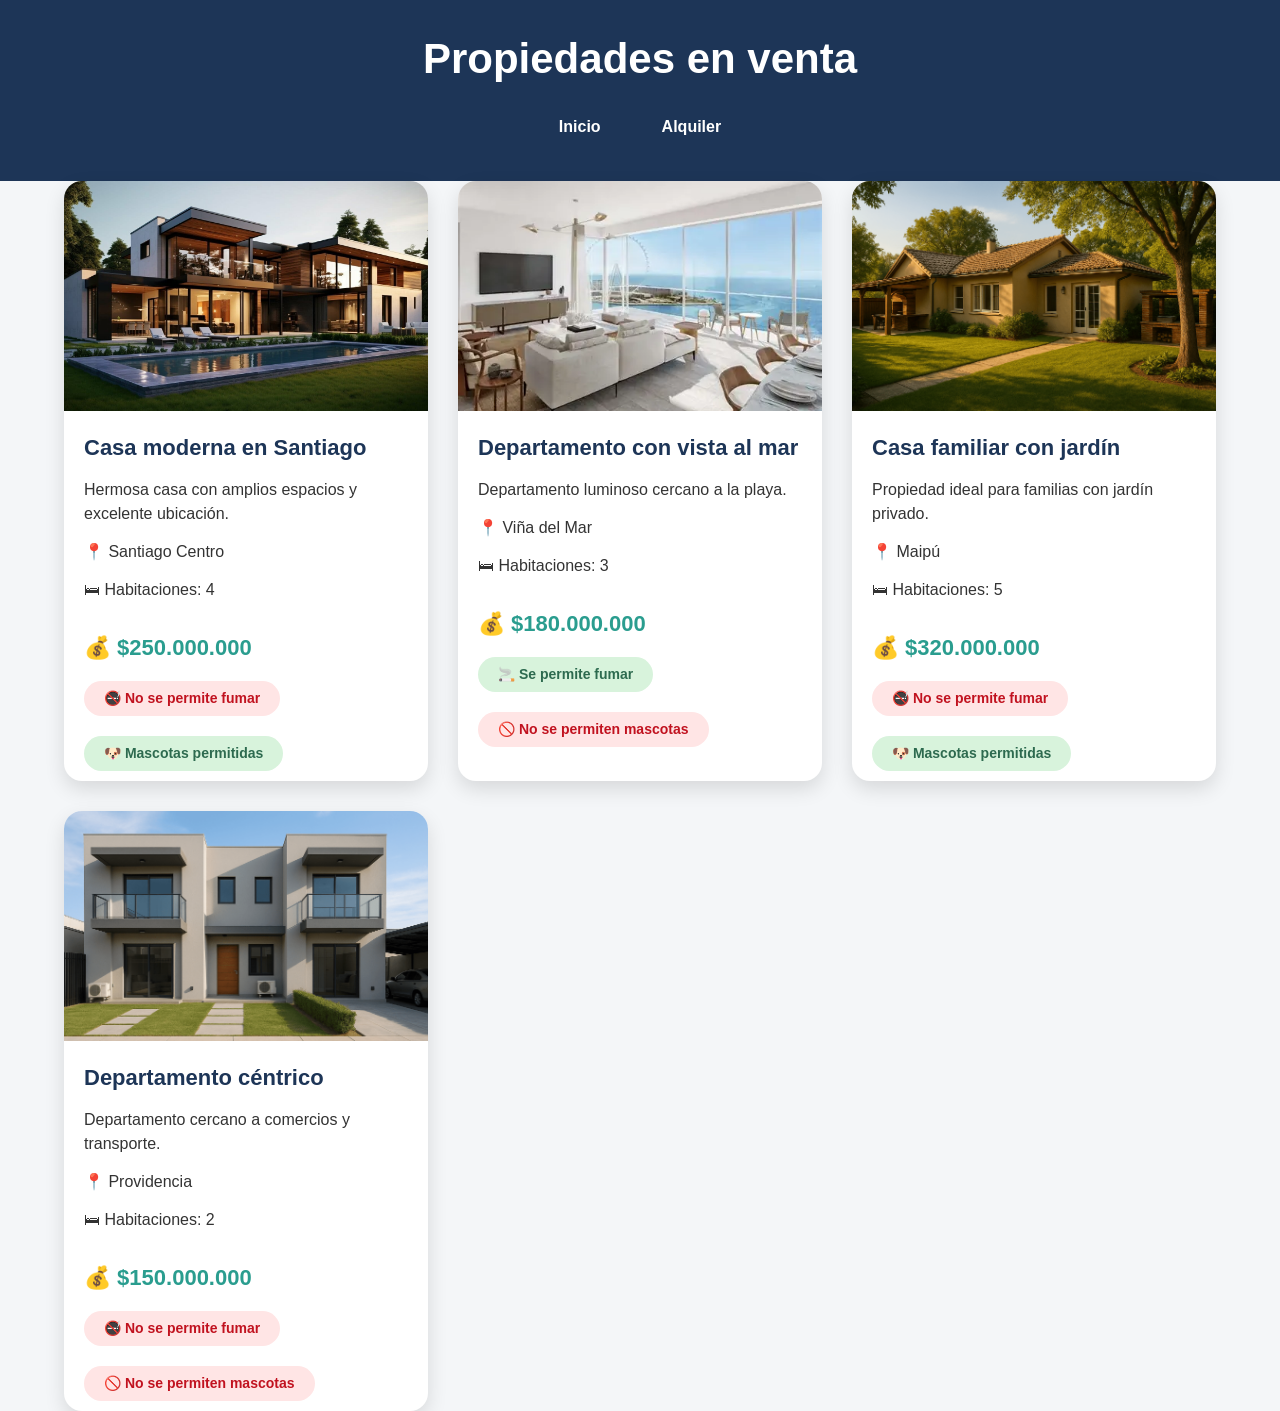
==== propiedades_venta.html @ 7e21d227 "Primer commit - Desafío Inmobiliaria" ====
<!DOCTYPE html>
<html lang="es">

<head>

<meta charset="UTF-8">
<meta name="viewport" content="width=device-width, initial-scale=1.0">

<title>Propiedades en venta</title>

<link rel="stylesheet" href="assets/css/style.css">

</head>


<body>


<header>

<h1>Propiedades en venta</h1>

<nav>
<a href="index.html">Inicio</a>
<a href="propiedades_alquiler.html">Alquiler</a>
</nav>

</header>


<main>

<div id="venta-container" class="propiedades"></div>

</main>


<script src="assets/js/venta.js"></script>


</body>

</html>
---- assets/css/style.css ----
/* =========================
   RESET GENERAL
========================= */

*{
    margin:0;
    padding:0;
    box-sizing:border-box;
}


/* =========================
   BODY
========================= */

body{

    font-family:'Segoe UI', Arial, sans-serif;
    background:#f4f6f8;
    color:#333;

}


/* =========================
   HEADER
========================= */

header{

    background:#1d3557;
    color:white;
    padding:35px 20px;
    text-align:center;

}


header h1{

    font-size:42px;
    margin-bottom:25px;

}



/* =========================
   MENU
========================= */

nav{

    display:flex;
    justify-content:center;
    gap:25px;
    flex-wrap:wrap;

}


nav a{

    color:white;
    text-decoration:none;
    font-weight:bold;
    padding:10px 18px;
    border-radius:25px;
    transition:.3s;

}


nav a:hover{

    background:white;
    color:#1d3557;

}



/* =========================
   HERO
========================= */

.hero{

    width:90%;
    max-width:1200px;

    height:380px;

    margin:40px auto;

    background:

    linear-gradient(
        rgba(0,0,0,.45),
        rgba(0,0,0,.45)
    ),

    url("../img/hero.jpg");


    background-size:cover;

    background-position:center;


    display:flex;

    justify-content:center;

    align-items:center;


    text-align:center;

    border-radius:20px;

}



.hero-text{

    color:white;

    padding:20px;

}


.hero-text h2{

    color:white;

    font-size:42px;

    margin-bottom:20px;

}


.hero-text p{

    font-size:22px;

}




/* =========================
   CONTENIDO PRINCIPAL
========================= */

main{

    width:90%;

    max-width:1200px;

    margin:auto;

}



section{

    margin-bottom:70px;

}



section h2{

    color:#1d3557;

    font-size:32px;

    margin-bottom:30px;

}



/* =========================
   GRID PROPIEDADES
========================= */

.propiedades{

    display:grid;

    grid-template-columns:
    repeat(auto-fit,minmax(280px,1fr));


    gap:30px;

}



/* =========================
   TARJETAS
========================= */

.card{

    background:white;

    border-radius:18px;

    overflow:hidden;

    box-shadow:
    0 8px 20px rgba(0,0,0,.12);


    transition:.3s;

}



.card:hover{

    transform:translateY(-8px);

    box-shadow:
    0 15px 30px rgba(0,0,0,.18);

}



/* IMAGENES */

.card img{

    width:100%;

    height:230px;

    object-fit:cover;

}



/* TITULOS */

.card h3{

    color:#1d3557;

    font-size:22px;

    padding:20px 20px 10px;

}



/* TEXTOS */

.card p{

    padding:7px 20px;

    line-height:1.5;

}



/* =========================
   PRECIO
========================= */

.precio{

    color:#2a9d8f;

    font-size:22px;

    font-weight:bold;

    margin-top:15px;

}



/* =========================
   ETIQUETAS
========================= */

.permitido,
.prohibido{

    display:inline-block;

    margin:10px 20px;

    padding:8px 14px;

    border-radius:20px;

    font-size:14px;

    font-weight:bold;

}



.permitido{

    background:#d8f3dc;

    color:#2d6a4f;

}



.prohibido{

    background:#ffe5e5;

    color:#c1121f;

}




/* =========================
   BOTONES
========================= */

.boton{

    display:inline-block;

    margin-top:30px;

    padding:14px 30px;


    background:#e63946;

    color:white;


    text-decoration:none;

    font-weight:bold;


    border-radius:30px;


    transition:.3s;

}



.boton:hover{

    background:#c1121f;

    transform:scale(1.05);

}




/* =========================
   RESPONSIVE
========================= */


@media(max-width:768px){


    header h1{

        font-size:32px;

    }



    .hero{

        height:300px;

    }



    .hero-text h2{

        font-size:30px;

    }



    .hero-text p{

        font-size:18px;

    }



    nav{

        flex-direction:column;

        align-items:center;

    }



    main{

        width:95%;

    }

}
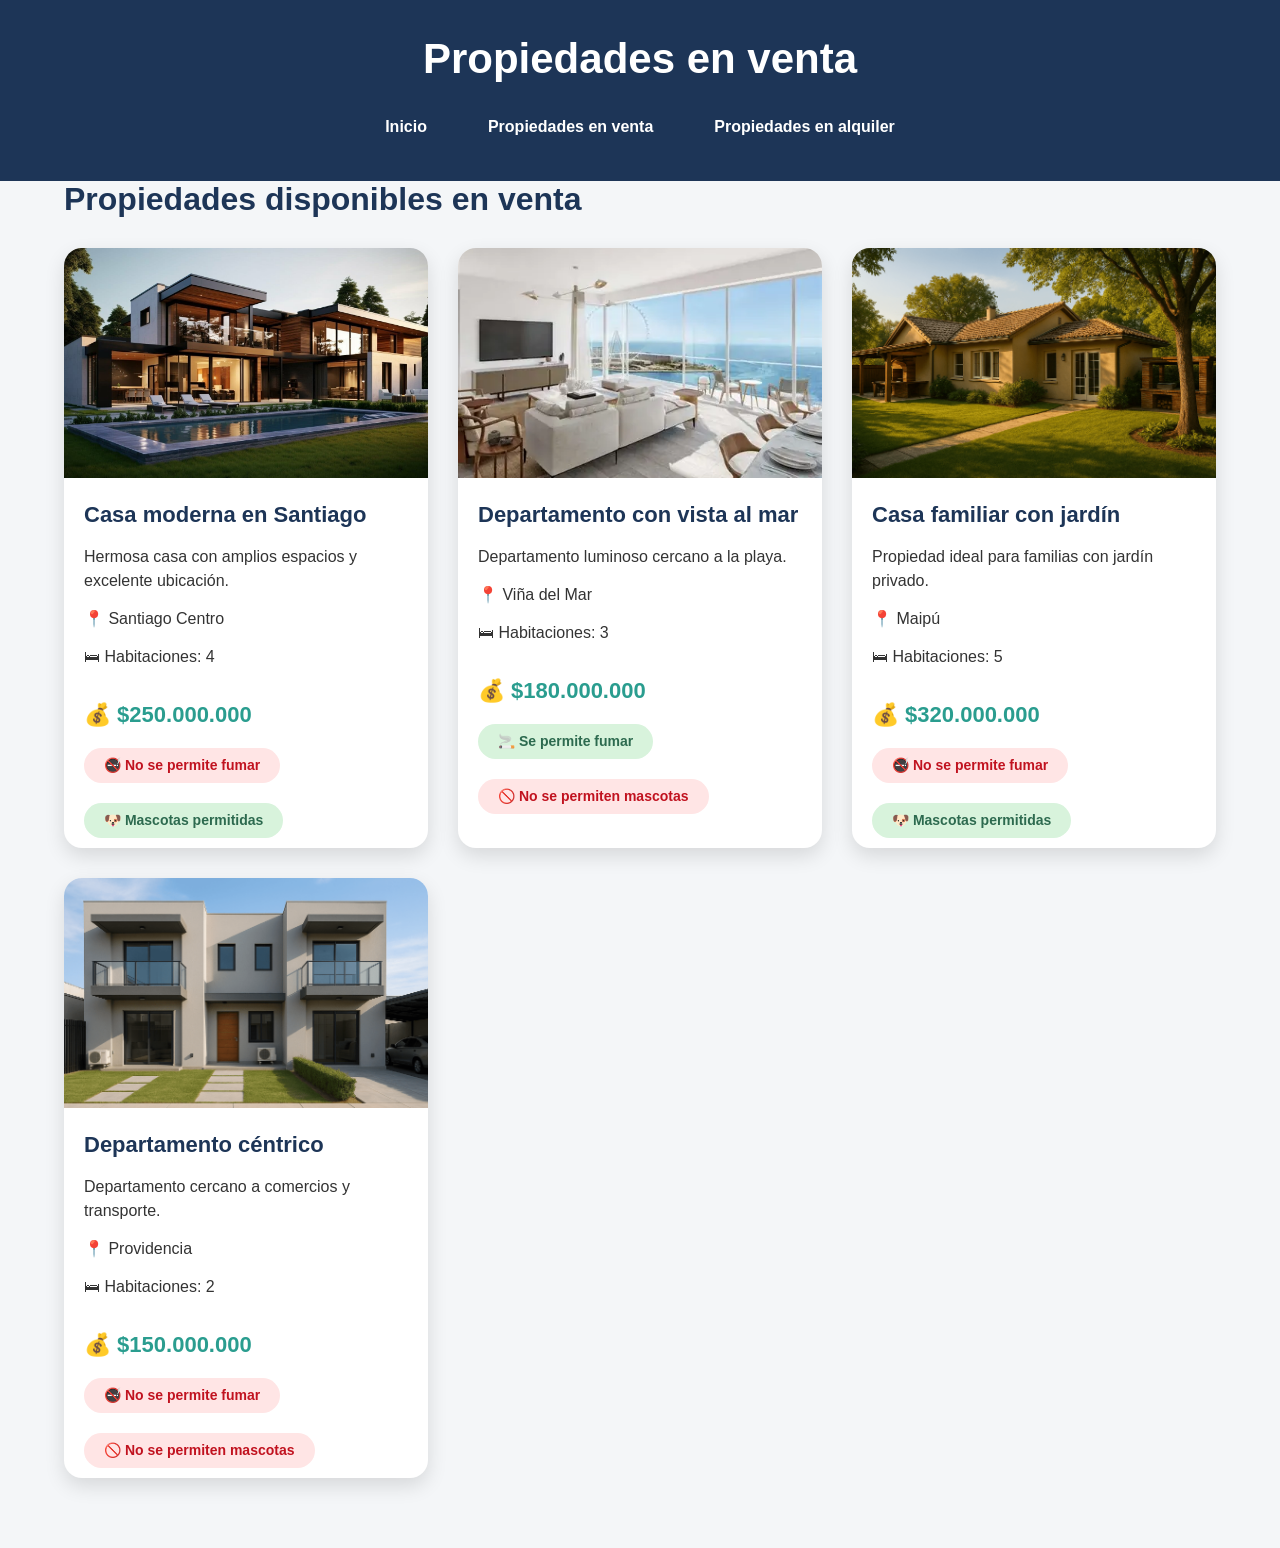
==== commit 36e98281: "Corrige navegación de páginas inmobiliaria" ====
--- a/propiedades_venta.html
+++ b/propiedades_venta.html
@@ -20,19 +20,50 @@
 
 <h1>Propiedades en venta</h1>
 
+
 <nav>
-<a href="index.html">Inicio</a>
-<a href="propiedades_alquiler.html">Alquiler</a>
+
+<a href="index.html">
+Inicio
+</a>
+
+<a href="propiedades_venta.html">
+Propiedades en venta
+</a>
+
+<a href="propiedades_alquiler.html">
+Propiedades en alquiler
+</a>
+
 </nav>
+
 
 </header>
 
 
+
 <main>
 
-<div id="venta-container" class="propiedades"></div>
+
+<section>
+
+<h2>
+Propiedades disponibles en venta
+</h2>
+
+
+<div 
+id="venta-container" 
+class="propiedades">
+
+</div>
+
+
+</section>
+
 
 </main>
+
 
 
 <script src="assets/js/venta.js"></script>
